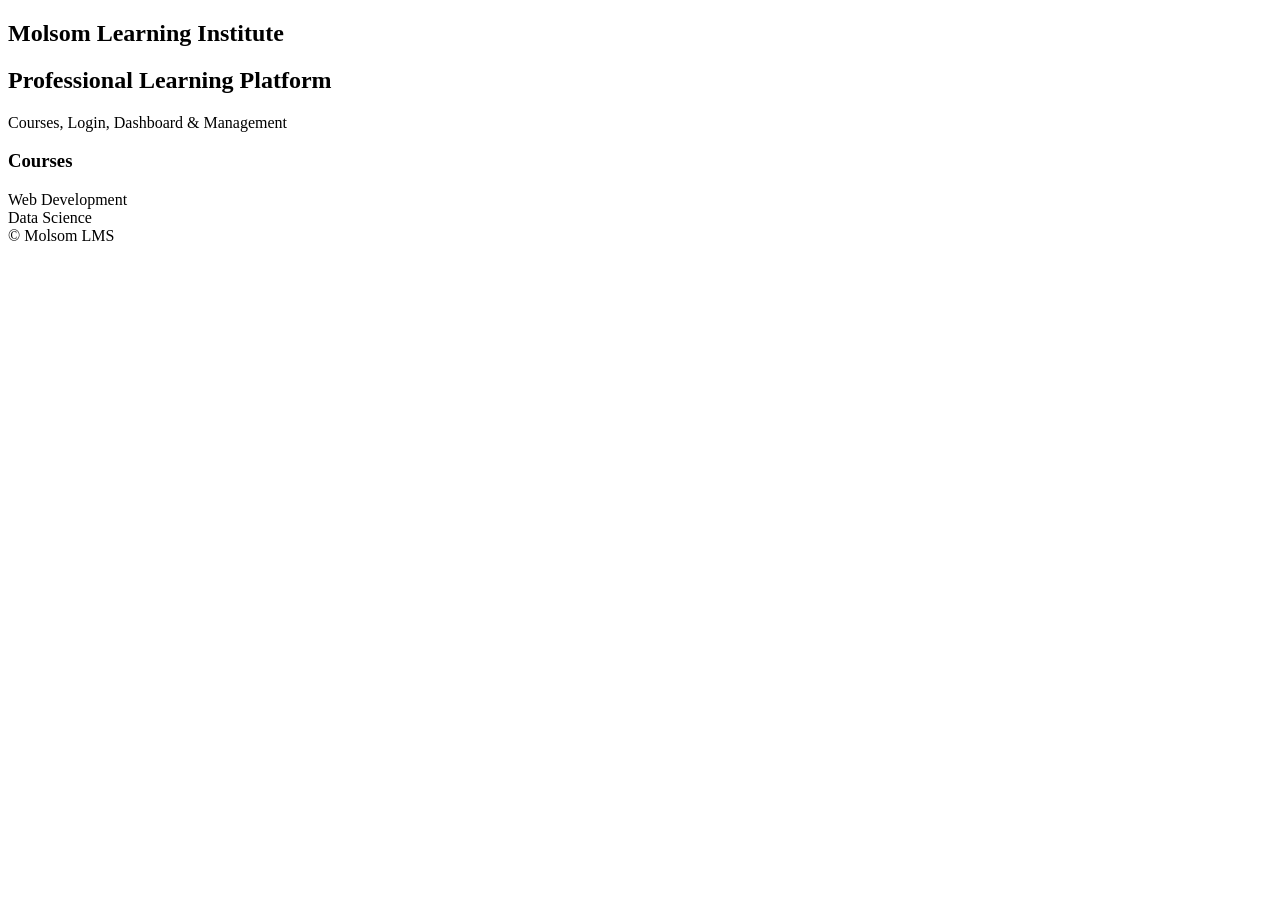
==== index.html @ 2f9b257b "Add files via upload" ====
<!DOCTYPE html><html><head><title>Molsom Learning Institute</title><link rel="stylesheet" href="css/style.css"></head><body><nav><h1>Molsom Learning Institute</h1></nav><header class="hero"><h2>Professional Learning Platform</h2><p>Courses, Login, Dashboard & Management</p></header><section><h3>Courses</h3><div class="card">Web Development</div><div class="card">Data Science</div></section><footer>© Molsom LMS</footer></body></html>
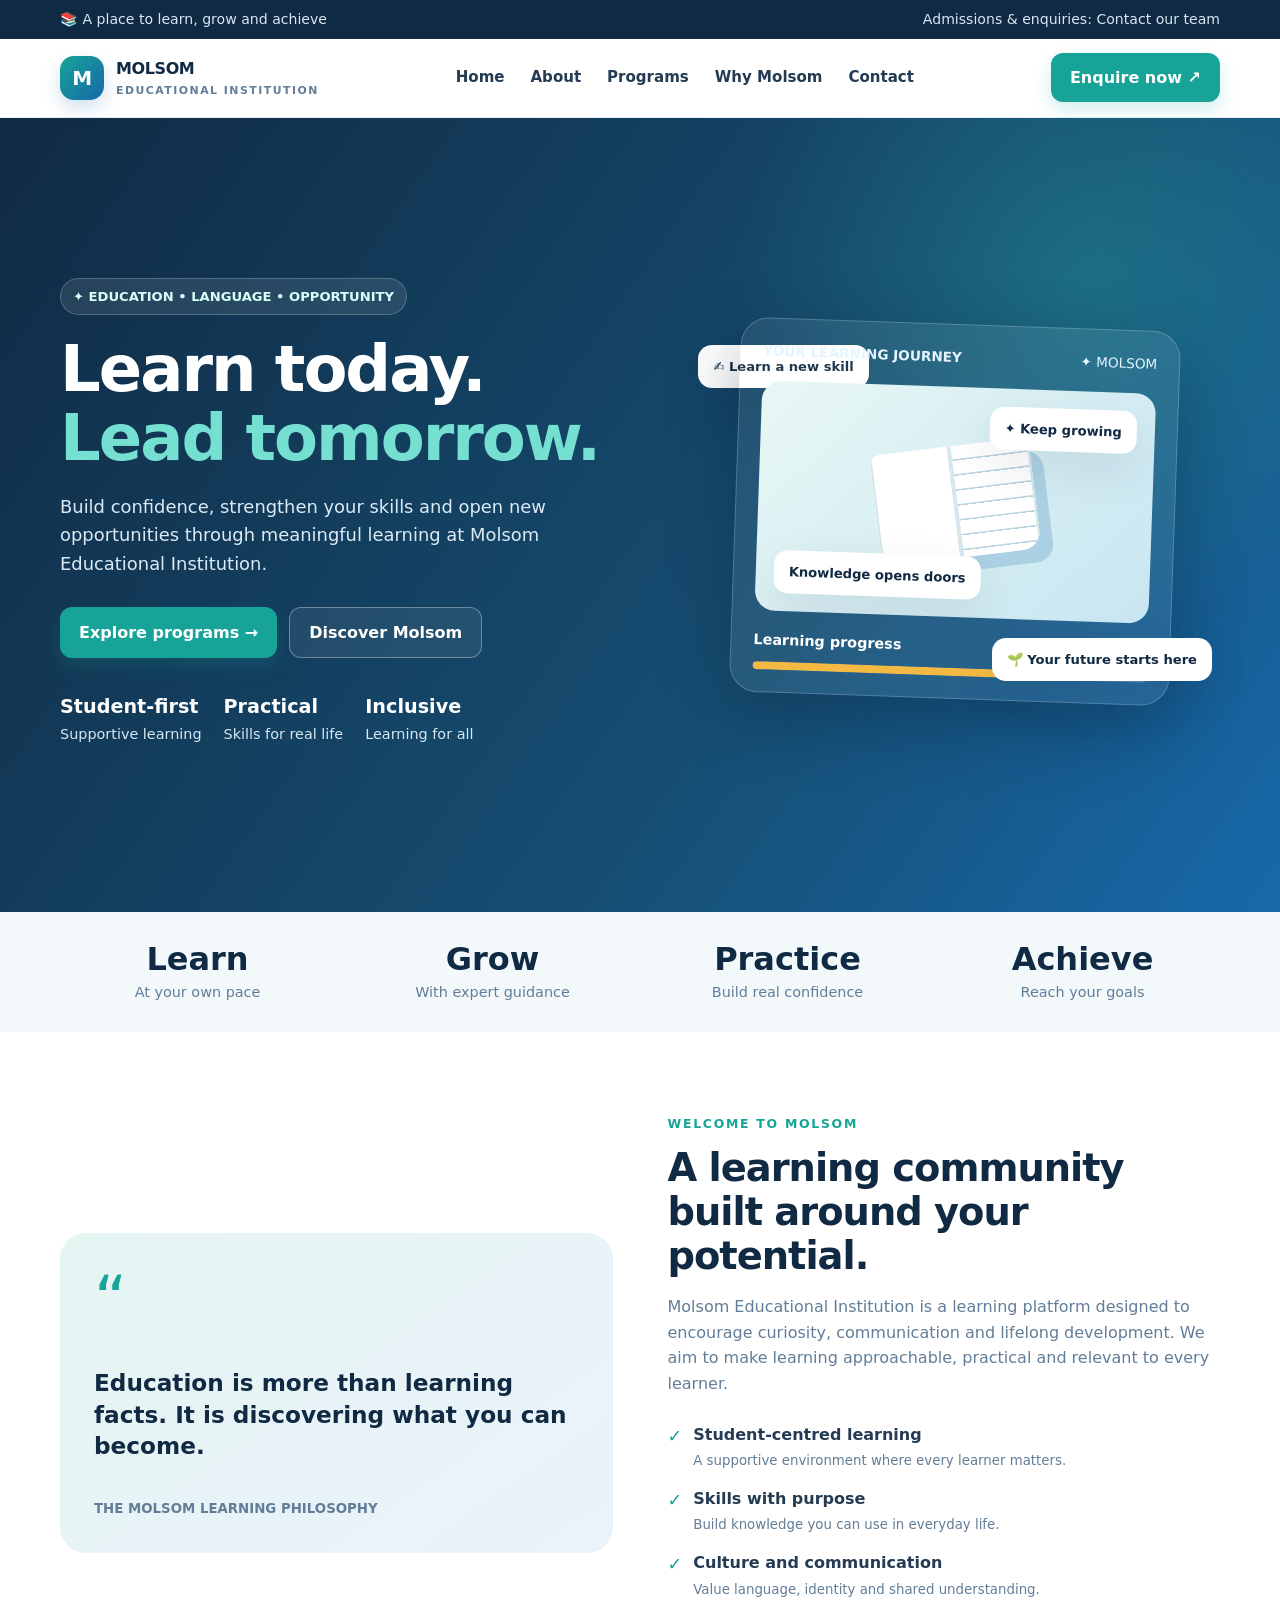
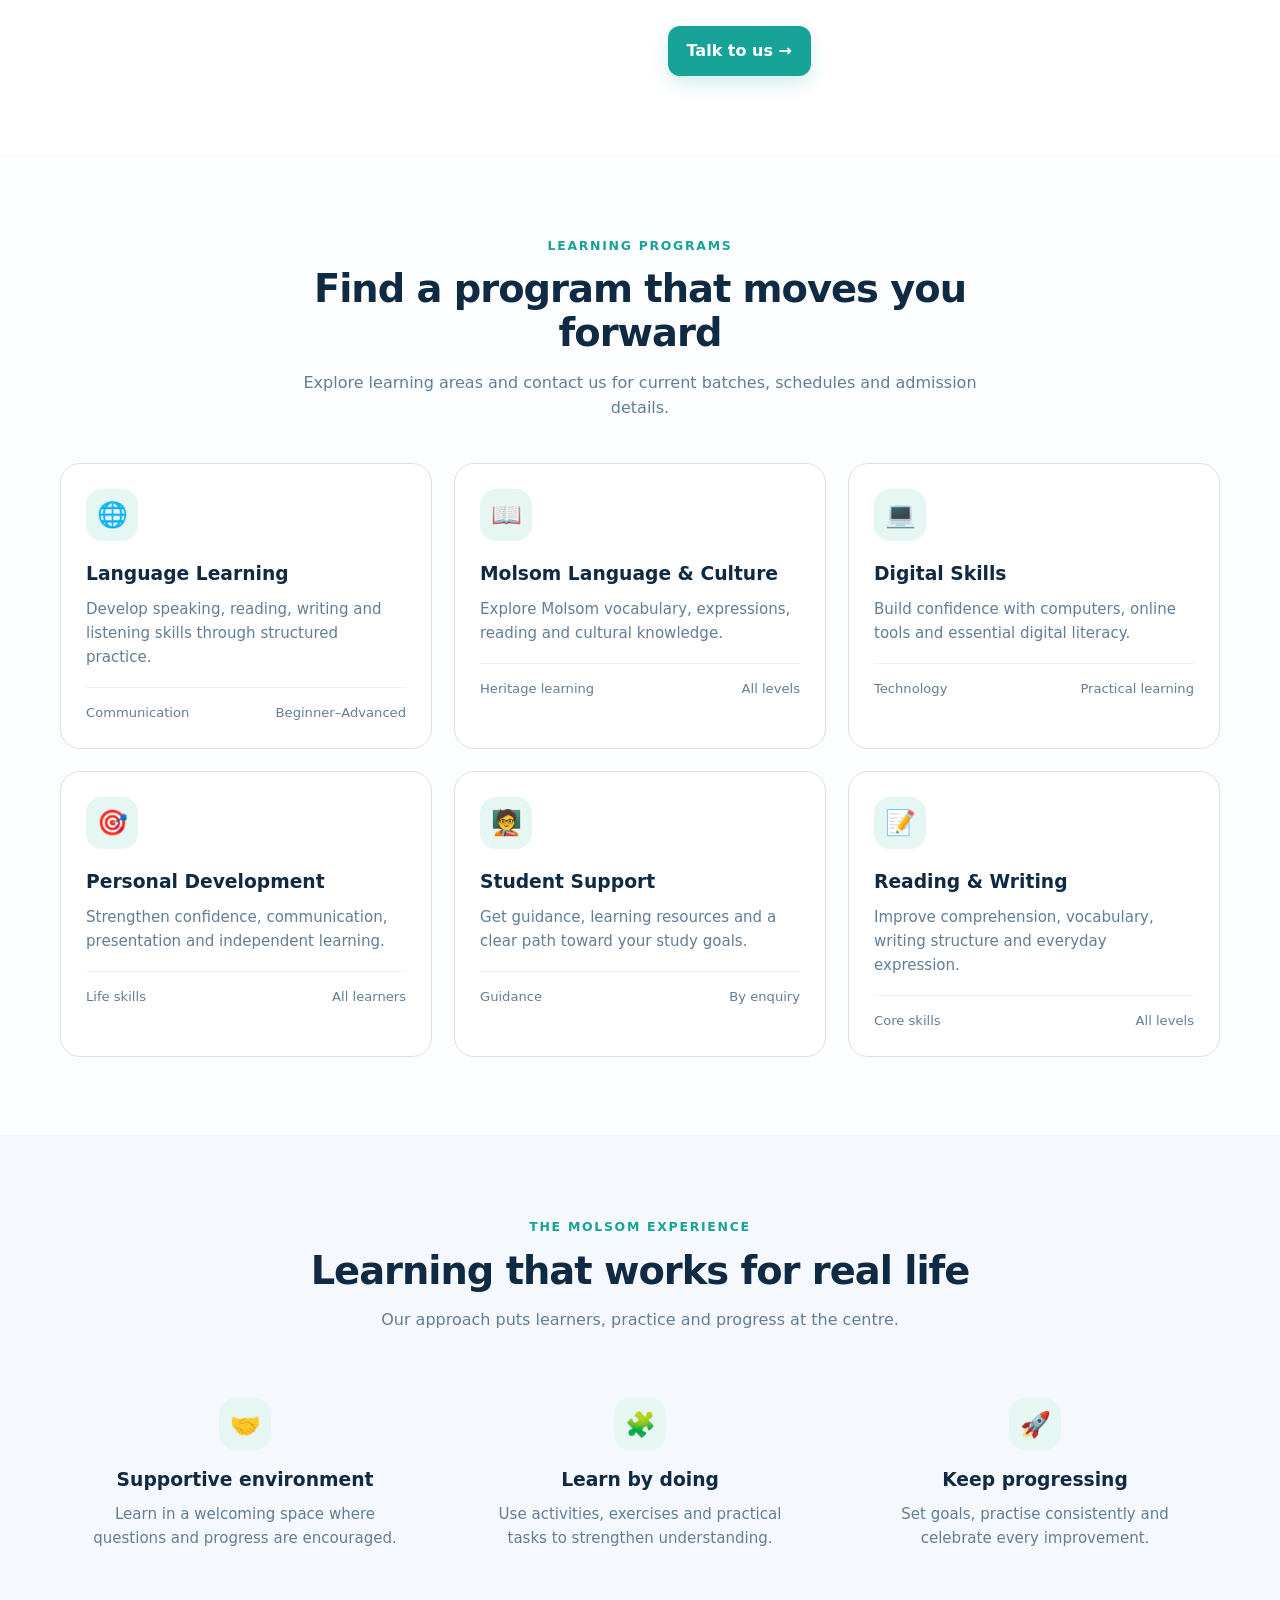
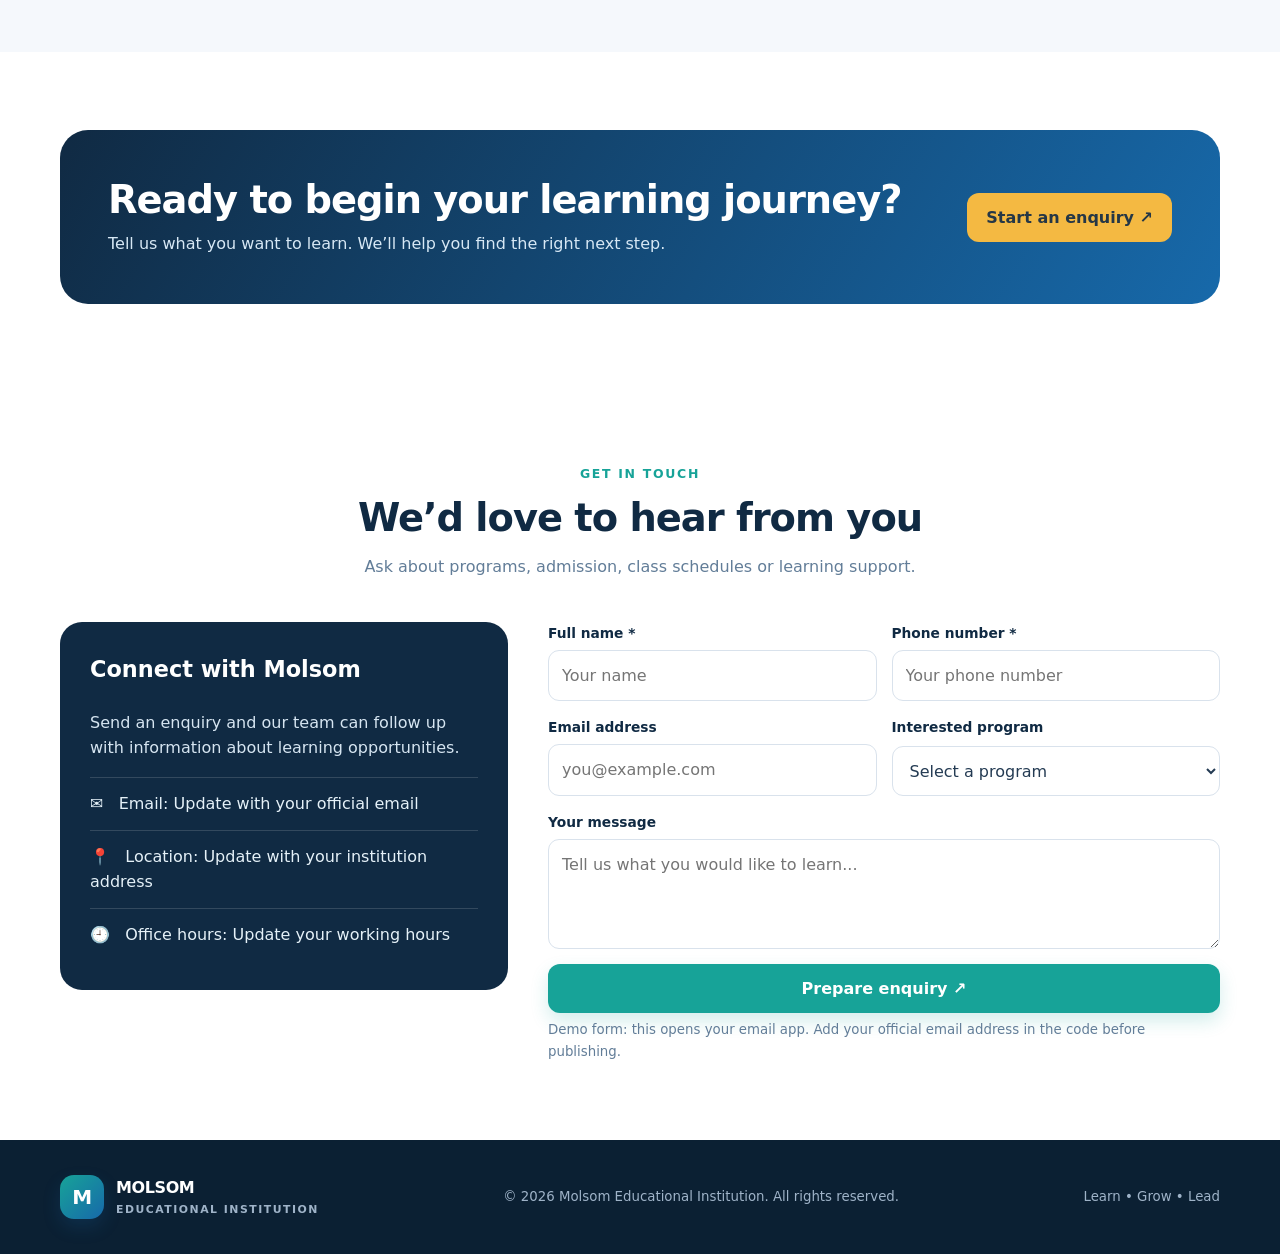
==== commit 28c5d6a2: "Add files via upload" ====
--- a/index.html
+++ b/index.html
@@ -1 +1,221 @@
-<!DOCTYPE html><html><head><title>Molsom Learning Institute</title><link rel="stylesheet" href="css/style.css"></head><body><nav><h1>Molsom Learning Institute</h1></nav><header class="hero"><h2>Professional Learning Platform</h2><p>Courses, Login, Dashboard & Management</p></header><section><h3>Courses</h3><div class="card">Web Development</div><div class="card">Data Science</div></section><footer>© Molsom LMS</footer></body></html>+<!DOCTYPE html>
+<html lang="en">
+<head>
+  <meta charset="UTF-8">
+  <meta name="viewport" content="width=device-width, initial-scale=1.0">
+  <meta name="description" content="Molsom Educational Institution — learn languages, build skills and grow with confidence.">
+  <meta name="theme-color" content="#102a43">
+  <title>Molsom Educational Institution | Learn. Grow. Lead.</title>
+  <style>
+    :root {
+      --navy:#102a43; --blue:#1769aa; --teal:#17a398; --gold:#f4b942;
+      --ink:#243b53; --muted:#627d98; --paper:#f5f8fc; --white:#fff;
+      --line:#d9e2ec; --shadow:0 18px 45px rgba(16,42,67,.10);
+      --radius:20px;
+    }
+    *{box-sizing:border-box}
+    html{scroll-behavior:smooth}
+    body{margin:0;font-family:Inter,ui-sans-serif,system-ui,-apple-system,"Segoe UI",sans-serif;color:var(--ink);background:#fff;line-height:1.6}
+    a{color:inherit;text-decoration:none}
+    button,input,select,textarea{font:inherit}
+    .container{width:min(1160px,calc(100% - 40px));margin:auto}
+    .topbar{background:var(--navy);color:#d9e8f5;font-size:.88rem;padding:8px 0}
+    .topbar .container{display:flex;justify-content:space-between;gap:15px;flex-wrap:wrap}
+    header{position:sticky;top:0;z-index:20;background:rgba(255,255,255,.96);backdrop-filter:blur(12px);border-bottom:1px solid #e8eef4}
+    .nav{height:78px;display:flex;align-items:center;justify-content:space-between;gap:20px}
+    .brand{display:flex;align-items:center;gap:12px;font-weight:800;color:var(--navy);letter-spacing:-.4px}
+    .logo{width:44px;height:44px;border-radius:14px;background:linear-gradient(135deg,var(--teal),var(--blue));display:grid;place-items:center;color:#fff;font-size:1.25rem;font-weight:900;box-shadow:0 8px 18px #1769aa33}
+    .brand small{display:block;font-size:.68rem;letter-spacing:1.5px;color:var(--muted);font-weight:700}
+    .navlinks{display:flex;align-items:center;gap:26px;font-size:.94rem;font-weight:650}
+    .navlinks a:hover{color:var(--teal)}
+    .btn{display:inline-flex;align-items:center;justify-content:center;gap:8px;border:0;border-radius:12px;padding:12px 19px;background:var(--teal);color:#fff;font-weight:750;cursor:pointer;transition:.2s;box-shadow:0 8px 18px #17a39830}
+    .btn:hover{transform:translateY(-2px);background:#118b82}
+    .btn.secondary{background:#fff;color:var(--navy);border:1px solid var(--line);box-shadow:none}
+    .menu-btn{display:none;background:none;border:0;font-size:1.6rem;color:var(--navy);cursor:pointer}
+    .hero{background:radial-gradient(circle at 85% 20%,#2aa99c55,transparent 28%),linear-gradient(125deg,#102a43 0%,#164e73 62%,#1769aa 100%);color:#fff;overflow:hidden}
+    .hero-grid{display:grid;grid-template-columns:1.05fr .95fr;align-items:center;gap:45px;padding:82px 0 88px}
+    .eyebrow{display:inline-flex;align-items:center;gap:8px;background:#ffffff18;border:1px solid #ffffff35;padding:7px 12px;border-radius:99px;font-size:.82rem;font-weight:700;color:#d6fff8}
+    h1{font-size:clamp(2.5rem,5vw,4.55rem);line-height:1.08;letter-spacing:-2px;margin:20px 0}
+    .hero p{font-size:1.12rem;color:#dceaf5;max-width:580px;margin:0 0 28px}
+    .hero-actions{display:flex;gap:12px;flex-wrap:wrap}
+    .hero .btn.secondary{background:#ffffff12;border-color:#ffffff55;color:#fff}
+    .hero-note{display:flex;gap:22px;flex-wrap:wrap;margin-top:34px;color:#d7e8f5;font-size:.9rem}
+    .hero-note strong{display:block;color:#fff;font-size:1.2rem}
+    .visual{position:relative;min-height:390px;display:grid;place-items:center}
+    .visual-card{width:min(100%,440px);background:#ffffff12;border:1px solid #ffffff35;border-radius:28px;padding:22px;box-shadow:0 25px 70px #071c2d55;transform:rotate(2deg)}
+    .visual-top{display:flex;justify-content:space-between;align-items:center;color:#e4f5ff;font-size:.85rem}
+    .learning-art{height:230px;margin:18px 0;border-radius:20px;background:linear-gradient(135deg,#e8f7f4,#c8e6f2);display:grid;place-items:center;position:relative;overflow:hidden}
+    .book{width:160px;height:112px;background:#fff;border-radius:10px 18px 18px 10px;box-shadow:12px 14px 0 #1769aa35;transform:rotate(-9deg);display:flex;overflow:hidden}
+    .book:before,.book:after{content:"";width:50%;border:2px solid #d6e5ed;border-top:0;border-bottom:0}
+    .book:after{background:repeating-linear-gradient(to bottom,transparent 0 13px,#b8d4df 14px 15px)}
+    .floating{position:absolute;background:#fff;color:var(--navy);padding:11px 15px;border-radius:14px;box-shadow:var(--shadow);font-size:.82rem;font-weight:750}
+    .float-one{top:28px;left:8px}.float-two{right:8px;bottom:26px}
+    .progress{height:8px;background:#ffffff30;border-radius:99px;overflow:hidden;margin-top:10px}.progress span{display:block;width:76%;height:100%;background:var(--gold);border-radius:99px}
+    section{padding:78px 0}
+    .section-head{text-align:center;max-width:690px;margin:0 auto 42px}
+    .kicker{color:var(--teal);font-size:.78rem;text-transform:uppercase;letter-spacing:1.7px;font-weight:850}
+    h2{font-size:clamp(1.9rem,3vw,2.8rem);line-height:1.15;color:var(--navy);letter-spacing:-1px;margin:10px 0 14px}
+    .section-head p{color:var(--muted);margin:0}
+    .stats{padding:28px 0;background:#f3f8fb}
+    .stats-grid{display:grid;grid-template-columns:repeat(4,1fr);gap:20px;text-align:center}
+    .stat strong{display:block;font-size:2rem;color:var(--navy);line-height:1.2}.stat span{color:var(--muted);font-size:.9rem}
+    .about-grid{display:grid;grid-template-columns:1fr 1fr;gap:55px;align-items:center}
+    .about-panel{background:linear-gradient(145deg,#e5f5f2,#eaf2fb);padding:34px;border-radius:26px;min-height:320px;display:flex;flex-direction:column;justify-content:space-between}
+    .quote-mark{font-size:4rem;line-height:1;color:var(--teal)}
+    .about-panel blockquote{margin:0;font-size:1.45rem;font-weight:750;color:var(--navy);line-height:1.35}
+    .about-panel small{color:var(--muted);font-weight:700}
+    .check-list{display:grid;gap:13px;margin:25px 0}
+    .check{display:flex;gap:11px;align-items:flex-start}.check b{color:var(--teal);font-size:1.1rem}
+    .cards{display:grid;grid-template-columns:repeat(3,1fr);gap:22px}
+    .course-card{border:1px solid var(--line);border-radius:20px;padding:25px;background:#fff;transition:.25s}
+    .course-card:hover{transform:translateY(-6px);box-shadow:var(--shadow);border-color:#b9d8e5}
+    .course-icon{width:52px;height:52px;border-radius:16px;background:#e6f6f3;display:grid;place-items:center;font-size:1.55rem;margin-bottom:18px}
+    .course-card h3{color:var(--navy);margin:0 0 8px}.course-card p{color:var(--muted);font-size:.94rem;margin:0 0 18px}
+    .course-meta{display:flex;justify-content:space-between;border-top:1px solid #edf1f5;padding-top:14px;font-size:.82rem;color:var(--muted)}
+    .feature-band{background:var(--paper)}
+    .features{display:grid;grid-template-columns:repeat(3,1fr);gap:25px}
+    .feature{text-align:center;padding:24px}.feature .course-icon{margin:0 auto 15px}
+    .feature h3{color:var(--navy);margin:0 0 7px}.feature p{color:var(--muted);margin:0;font-size:.94rem}
+    .cta{background:linear-gradient(120deg,#102a43,#1769aa);color:#fff;border-radius:28px;padding:48px;display:flex;align-items:center;justify-content:space-between;gap:25px}
+    .cta h2{color:#fff;margin:0 0 8px}.cta p{color:#d7e8f5;margin:0}
+    .cta .btn{background:var(--gold);color:#253746;box-shadow:none}
+    .contact-grid{display:grid;grid-template-columns:.8fr 1.2fr;gap:40px;align-items:start}
+    .contact-info{background:var(--navy);color:#fff;border-radius:22px;padding:30px}
+    .contact-info h3{margin-top:0;font-size:1.4rem}.contact-info p{color:#d6e5f1}
+    .contact-item{padding:13px 0;border-top:1px solid #ffffff25;color:#e5f1f8}
+    form{display:grid;grid-template-columns:1fr 1fr;gap:15px}
+    .field{display:grid;gap:6px}.field.full{grid-column:1/-1}
+    label{font-size:.86rem;font-weight:700;color:var(--navy)}
+    input,select,textarea{width:100%;border:1px solid var(--line);border-radius:11px;padding:12px 13px;background:#fff;color:var(--ink);outline:none}
+    input:focus,select:focus,textarea:focus{border-color:var(--teal);box-shadow:0 0 0 3px #17a39820}
+    textarea{min-height:110px;resize:vertical}
+    footer{background:#0b2033;color:#d6e5f1;padding:35px 0}
+    .footer-row{display:flex;justify-content:space-between;gap:20px;flex-wrap:wrap;align-items:center}
+    footer small{color:#9fb3c8}
+    .toast{position:fixed;bottom:22px;right:22px;background:#102a43;color:#fff;padding:14px 18px;border-radius:12px;box-shadow:var(--shadow);display:none;z-index:50;max-width:330px}
+    @media(max-width:850px){.navlinks{display:none;position:absolute;top:78px;left:0;right:0;background:#fff;padding:20px 25px;box-shadow:var(--shadow);flex-direction:column;align-items:flex-start}.navlinks.open{display:flex}.menu-btn{display:block}.nav>.btn{display:none}.hero-grid{grid-template-columns:1fr;padding:65px 0}.visual{min-height:330px}.about-grid,.contact-grid{grid-template-columns:1fr}.cards{grid-template-columns:repeat(2,1fr)}.features{grid-template-columns:1fr 1fr}}
+    @media(max-width:560px){.container{width:min(100% - 30px,1160px)}.topbar .container{font-size:.78rem}.hero-grid{padding:52px 0}.visual{min-height:290px}.visual-card{padding:15px}.learning-art{height:180px}.stats-grid{grid-template-columns:repeat(2,1fr);row-gap:25px}section{padding:58px 0}.cards,.features{grid-template-columns:1fr}.cta{padding:30px;display:block}.cta .btn{margin-top:20px}form{grid-template-columns:1fr}.field.full{grid-column:auto}.about-panel{min-height:270px;padding:25px}}
+  </style>
+</head>
+<body>
+  <div class="topbar"><div class="container"><span>📚 A place to learn, grow and achieve</span><span>Admissions & enquiries: <a href="#contact">Contact our team</a></span></div></div>
+  <header>
+    <div class="container nav">
+      <a class="brand" href="#home" aria-label="Molsom Educational Institution home"><span class="logo">M</span><span>MOLSOM<small>EDUCATIONAL INSTITUTION</small></span></a>
+      <nav class="navlinks" id="navlinks" aria-label="Main navigation">
+        <a href="#home">Home</a><a href="#about">About</a><a href="#courses">Programs</a><a href="#why-us">Why Molsom</a><a href="#contact">Contact</a>
+      </nav>
+      <a class="btn" href="#contact">Enquire now ↗</a>
+      <button class="menu-btn" id="menuBtn" aria-label="Toggle navigation" aria-expanded="false">☰</button>
+    </div>
+  </header>
+
+  <main>
+    <section class="hero" id="home">
+      <div class="container hero-grid">
+        <div>
+          <span class="eyebrow">✦ EDUCATION • LANGUAGE • OPPORTUNITY</span>
+          <h1>Learn today.<br><span style="color:#75e0d2">Lead tomorrow.</span></h1>
+          <p>Build confidence, strengthen your skills and open new opportunities through meaningful learning at Molsom Educational Institution.</p>
+          <div class="hero-actions"><a class="btn" href="#courses">Explore programs →</a><a class="btn secondary" href="#about">Discover Molsom</a></div>
+          <div class="hero-note"><div><strong>Student-first</strong>Supportive learning</div><div><strong>Practical</strong>Skills for real life</div><div><strong>Inclusive</strong>Learning for all</div></div>
+        </div>
+        <div class="visual" aria-label="Learning illustration">
+          <div class="floating float-one">✍️ Learn a new skill</div>
+          <div class="visual-card">
+            <div class="visual-top"><b>YOUR LEARNING JOURNEY</b><span>✦ MOLSOM</span></div>
+            <div class="learning-art"><div class="book"></div><div class="floating" style="left:18px;bottom:18px">Knowledge opens doors</div><div class="floating" style="right:18px;top:18px">✦ Keep growing</div></div>
+            <div style="display:flex;justify-content:space-between;color:#fff;font-size:.9rem"><b>Learning progress</b><b>76%</b></div><div class="progress"><span></span></div>
+          </div>
+          <div class="floating float-two">🌱 Your future starts here</div>
+        </div>
+      </div>
+    </section>
+
+    <div class="stats"><div class="container stats-grid">
+      <div class="stat"><strong>Learn</strong><span>At your own pace</span></div><div class="stat"><strong>Grow</strong><span>With expert guidance</span></div><div class="stat"><strong>Practice</strong><span>Build real confidence</span></div><div class="stat"><strong>Achieve</strong><span>Reach your goals</span></div>
+    </div></div>
+
+    <section id="about"><div class="container about-grid">
+      <div class="about-panel"><div class="quote-mark">“</div><blockquote>Education is more than learning facts. It is discovering what you can become.</blockquote><small>THE MOLSOM LEARNING PHILOSOPHY</small></div>
+      <div><span class="kicker">WELCOME TO MOLSOM</span><h2>A learning community built around your potential.</h2><p style="color:var(--muted)">Molsom Educational Institution is a learning platform designed to encourage curiosity, communication and lifelong development. We aim to make learning approachable, practical and relevant to every learner.</p>
+        <div class="check-list"><div class="check"><b>✓</b><span><strong>Student-centred learning</strong><br><small style="color:var(--muted)">A supportive environment where every learner matters.</small></span></div><div class="check"><b>✓</b><span><strong>Skills with purpose</strong><br><small style="color:var(--muted)">Build knowledge you can use in everyday life.</small></span></div><div class="check"><b>✓</b><span><strong>Culture and communication</strong><br><small style="color:var(--muted)">Value language, identity and shared understanding.</small></span></div></div>
+        <a class="btn" href="#contact">Talk to us →</a>
+      </div>
+    </div></section>
+
+    <section id="courses" style="background:#fbfdff"><div class="container">
+      <div class="section-head"><span class="kicker">LEARNING PROGRAMS</span><h2>Find a program that moves you forward</h2><p>Explore learning areas and contact us for current batches, schedules and admission details.</p></div>
+      <div class="cards">
+        <article class="course-card"><div class="course-icon">🌐</div><h3>Language Learning</h3><p>Develop speaking, reading, writing and listening skills through structured practice.</p><div class="course-meta"><span>Communication</span><span>Beginner–Advanced</span></div></article>
+        <article class="course-card"><div class="course-icon">📖</div><h3>Molsom Language & Culture</h3><p>Explore Molsom vocabulary, expressions, reading and cultural knowledge.</p><div class="course-meta"><span>Heritage learning</span><span>All levels</span></div></article>
+        <article class="course-card"><div class="course-icon">💻</div><h3>Digital Skills</h3><p>Build confidence with computers, online tools and essential digital literacy.</p><div class="course-meta"><span>Technology</span><span>Practical learning</span></div></article>
+        <article class="course-card"><div class="course-icon">🎯</div><h3>Personal Development</h3><p>Strengthen confidence, communication, presentation and independent learning.</p><div class="course-meta"><span>Life skills</span><span>All learners</span></div></article>
+        <article class="course-card"><div class="course-icon">🧑‍🏫</div><h3>Student Support</h3><p>Get guidance, learning resources and a clear path toward your study goals.</p><div class="course-meta"><span>Guidance</span><span>By enquiry</span></div></article>
+        <article class="course-card"><div class="course-icon">📝</div><h3>Reading & Writing</h3><p>Improve comprehension, vocabulary, writing structure and everyday expression.</p><div class="course-meta"><span>Core skills</span><span>All levels</span></div></article>
+      </div>
+    </div></section>
+
+    <section class="feature-band" id="why-us"><div class="container">
+      <div class="section-head"><span class="kicker">THE MOLSOM EXPERIENCE</span><h2>Learning that works for real life</h2><p>Our approach puts learners, practice and progress at the centre.</p></div>
+      <div class="features">
+        <div class="feature"><div class="course-icon">🤝</div><h3>Supportive environment</h3><p>Learn in a welcoming space where questions and progress are encouraged.</p></div>
+        <div class="feature"><div class="course-icon">🧩</div><h3>Learn by doing</h3><p>Use activities, exercises and practical tasks to strengthen understanding.</p></div>
+        <div class="feature"><div class="course-icon">🚀</div><h3>Keep progressing</h3><p>Set goals, practise consistently and celebrate every improvement.</p></div>
+      </div>
+    </div></section>
+
+    <section><div class="container"><div class="cta"><div><h2>Ready to begin your learning journey?</h2><p>Tell us what you want to learn. We’ll help you find the right next step.</p></div><a class="btn" href="#contact">Start an enquiry ↗</a></div></div></section>
+
+    <section id="contact"><div class="container">
+      <div class="section-head"><span class="kicker">GET IN TOUCH</span><h2>We’d love to hear from you</h2><p>Ask about programs, admission, class schedules or learning support.</p></div>
+      <div class="contact-grid">
+        <div class="contact-info"><h3>Connect with Molsom</h3><p>Send an enquiry and our team can follow up with information about learning opportunities.</p><div class="contact-item">✉️ &nbsp; Email: <span>Update with your official email</span></div><div class="contact-item">📍 &nbsp; Location: <span>Update with your institution address</span></div><div class="contact-item">🕘 &nbsp; Office hours: <span>Update your working hours</span></div></div>
+        <form id="enquiryForm">
+          <div class="field"><label for="name">Full name *</label><input id="name" name="name" required placeholder="Your name"></div>
+          <div class="field"><label for="phone">Phone number *</label><input id="phone" name="phone" required type="tel" placeholder="Your phone number"></div>
+          <div class="field"><label for="email">Email address</label><input id="email" name="email" type="email" placeholder="you@example.com"></div>
+          <div class="field"><label for="program">Interested program</label><select id="program" name="program"><option value="">Select a program</option><option>Language Learning</option><option>Molsom Language & Culture</option><option>Digital Skills</option><option>Personal Development</option><option>Reading & Writing</option><option>Other</option></select></div>
+          <div class="field full"><label for="message">Your message</label><textarea id="message" name="message" placeholder="Tell us what you would like to learn..."></textarea></div>
+          <div class="field full"><button class="btn" type="submit">Prepare enquiry ↗</button><small style="color:var(--muted)">Demo form: this opens your email app. Add your official email address in the code before publishing.</small></div>
+        </form>
+      </div>
+    </div></section>
+  </main>
+
+  <footer><div class="container footer-row"><a class="brand" href="#home" style="color:#fff"><span class="logo">M</span><span>MOLSOM<small style="color:#9fb3c8">EDUCATIONAL INSTITUTION</small></span></a><small>© <span id="year"></span> Molsom Educational Institution. All rights reserved.</small><small>Learn • Grow • Lead</small></div></footer>
+  <div class="toast" id="toast" role="status"></div>
+  <script>
+    const menuBtn = document.getElementById('menuBtn');
+    const navlinks = document.getElementById('navlinks');
+    menuBtn.addEventListener('click', () => {
+      const open = navlinks.classList.toggle('open');
+      menuBtn.setAttribute('aria-expanded', String(open));
+      menuBtn.textContent = open ? '×' : '☰';
+    });
+    navlinks.querySelectorAll('a').forEach(link => link.addEventListener('click', () => {
+      navlinks.classList.remove('open'); menuBtn.setAttribute('aria-expanded','false'); menuBtn.textContent='☰';
+    }));
+    document.getElementById('year').textContent = new Date().getFullYear();
+
+    // Replace this with the institution's real contact email before publishing.
+    const INSTITUTION_EMAIL = 'your-email@example.com';
+    document.getElementById('enquiryForm').addEventListener('submit', event => {
+      event.preventDefault();
+      const data = new FormData(event.currentTarget);
+      const subject = encodeURIComponent('Molsom Educational Institution enquiry');
+      const body = encodeURIComponent(
+        `Name: ${data.get('name')}\\nPhone: ${data.get('phone')}\\nEmail: ${data.get('email')}\\nProgram: ${data.get('program')}\\n\\nMessage:\\n${data.get('message')}`
+      );
+      if (INSTITUTION_EMAIL === 'your-email@example.com') {
+        const toast = document.getElementById('toast');
+        toast.textContent = 'Please update INSTITUTION_EMAIL in index.html with your official email before using the enquiry form.';
+        toast.style.display = 'block';
+        setTimeout(() => toast.style.display = 'none', 5000);
+        return;
+      }
+      window.location.href = `mailto:${INSTITUTION_EMAIL}?subject=${subject}&body=${body}`;
+    });
+  </script>
+</body>
+</html>
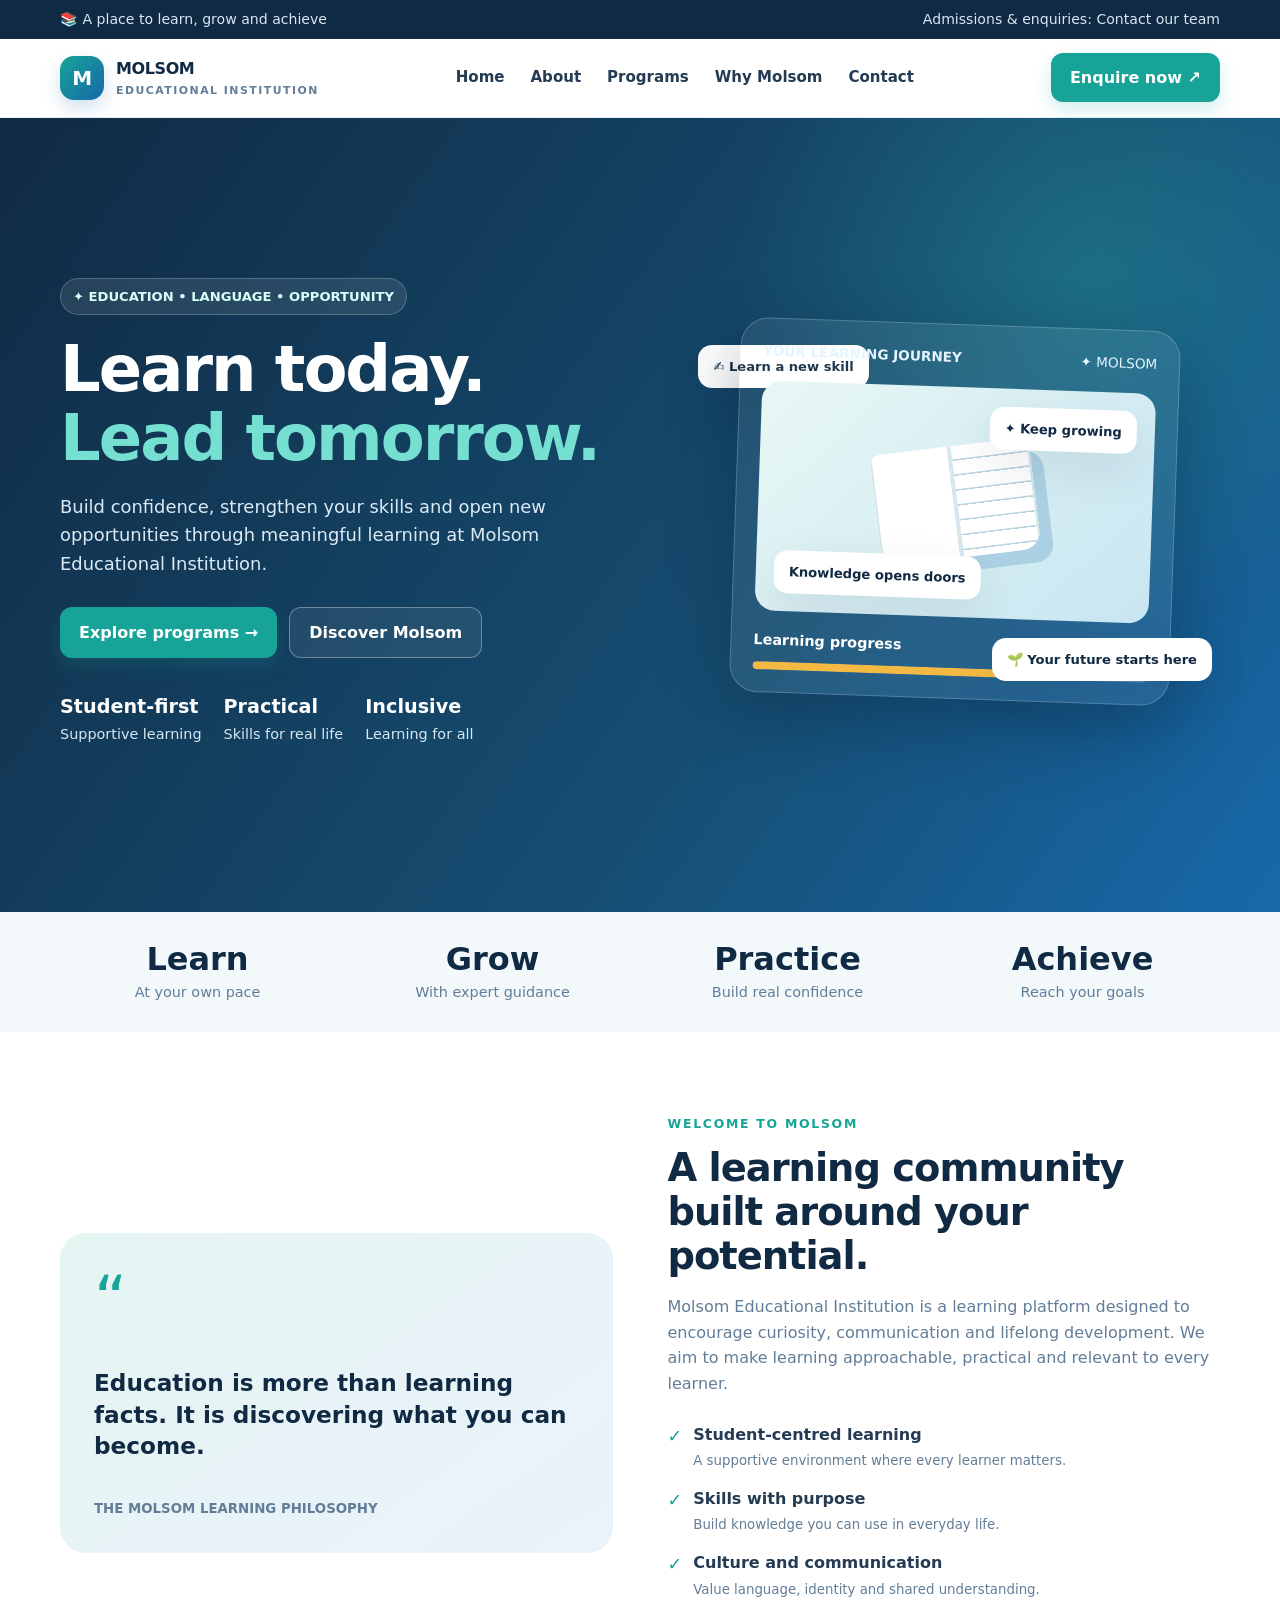
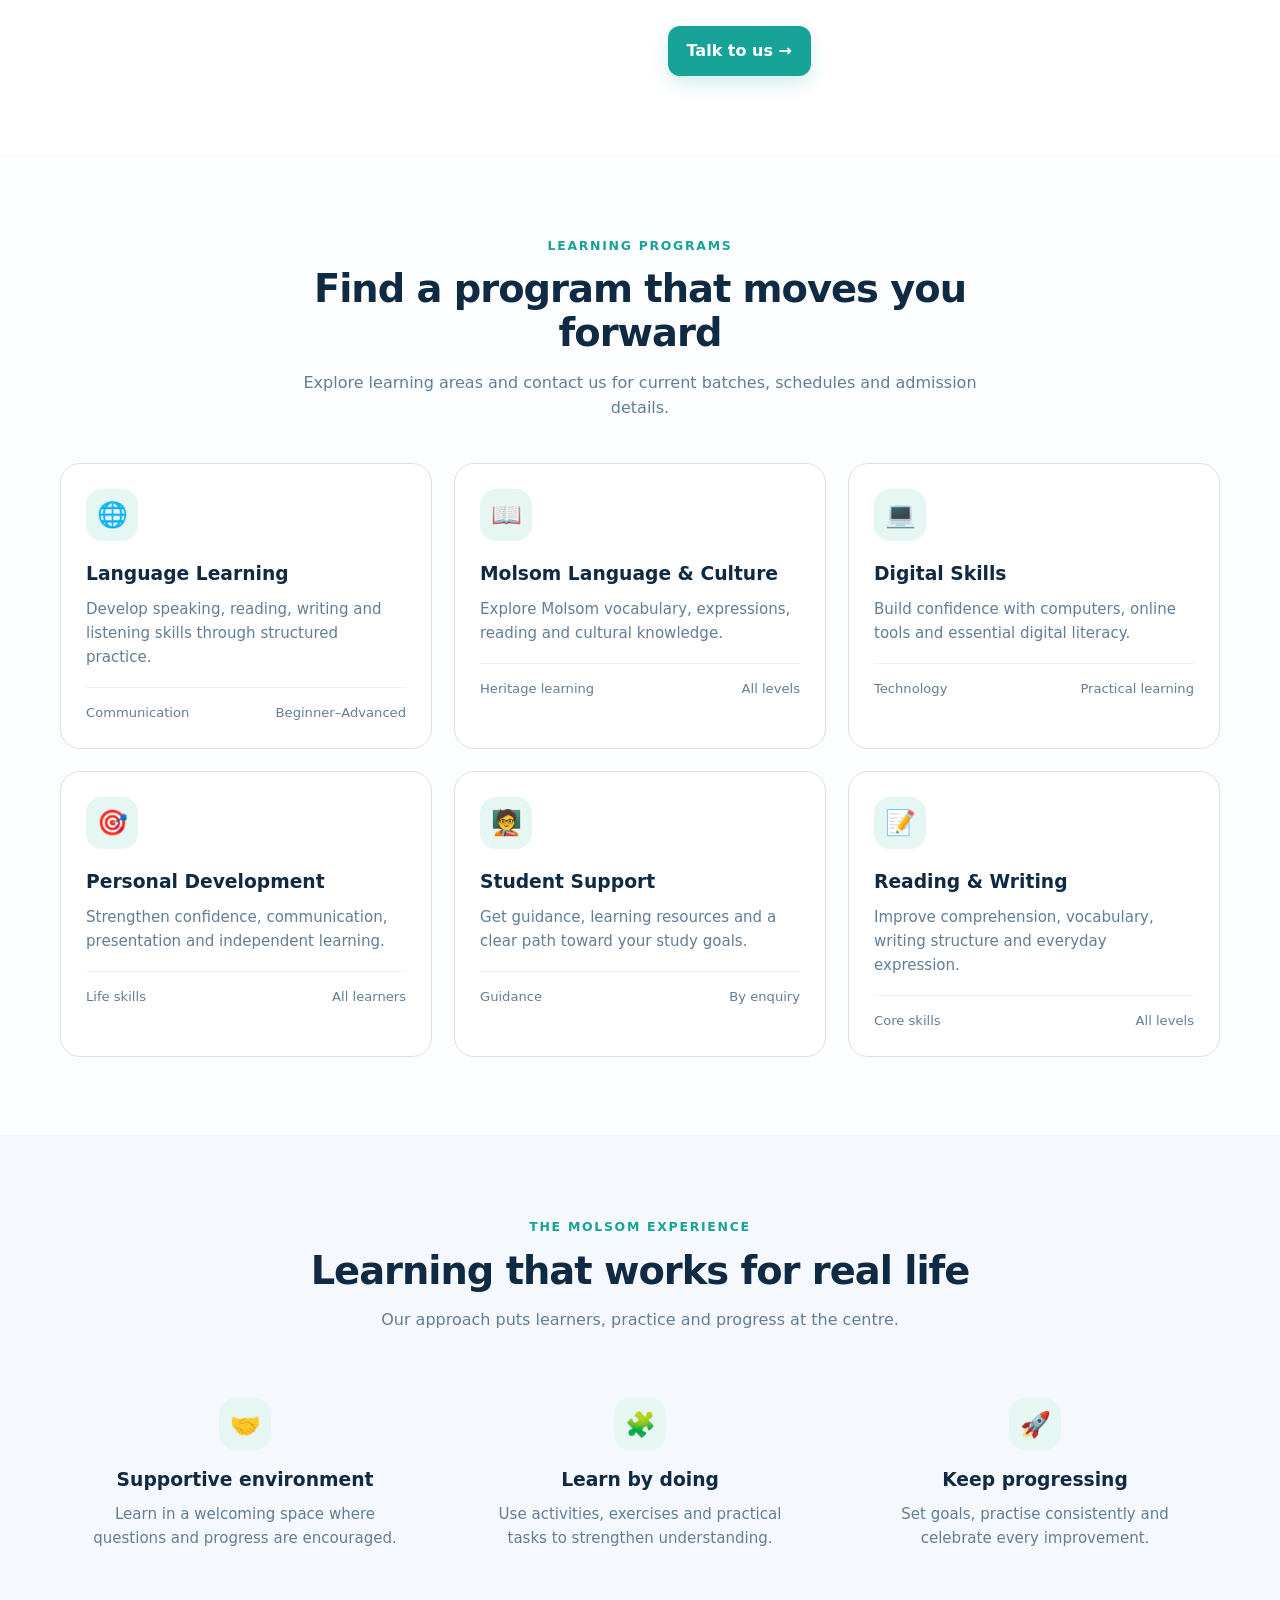
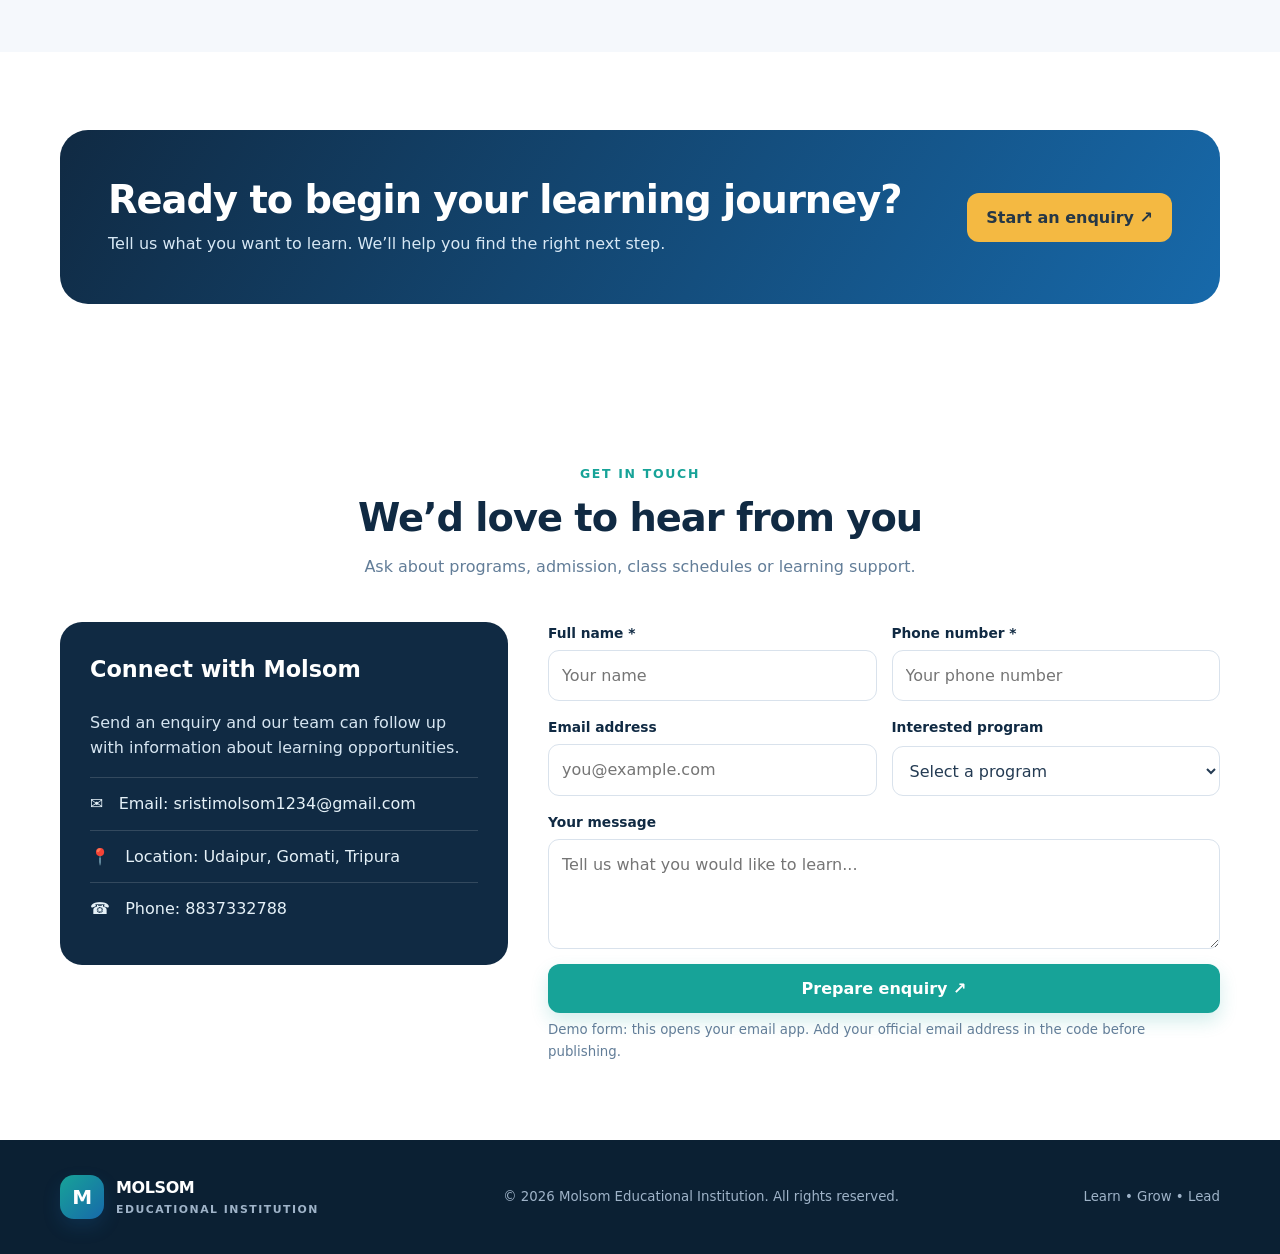
==== commit 751f994d: "Add files via upload" ====
--- a/index.html
+++ b/index.html
@@ -170,7 +170,7 @@
     <section id="contact"><div class="container">
       <div class="section-head"><span class="kicker">GET IN TOUCH</span><h2>We’d love to hear from you</h2><p>Ask about programs, admission, class schedules or learning support.</p></div>
       <div class="contact-grid">
-        <div class="contact-info"><h3>Connect with Molsom</h3><p>Send an enquiry and our team can follow up with information about learning opportunities.</p><div class="contact-item">✉️ &nbsp; Email: <span>Update with your official email</span></div><div class="contact-item">📍 &nbsp; Location: <span>Update with your institution address</span></div><div class="contact-item">🕘 &nbsp; Office hours: <span>Update your working hours</span></div></div>
+        <div class="contact-info"><h3>Connect with Molsom</h3><p>Send an enquiry and our team can follow up with information about learning opportunities.</p><div class="contact-item">✉️ &nbsp; Email: <a href="mailto:sristimolsom1234@gmail.com">sristimolsom1234@gmail.com</a></div><div class="contact-item">📍 &nbsp; Location: <span>Udaipur, Gomati, Tripura</span></div><div class="contact-item">☎️ &nbsp; Phone: <a href="tel:+918837327788">8837332788</a></div></div>
         <form id="enquiryForm">
           <div class="field"><label for="name">Full name *</label><input id="name" name="name" required placeholder="Your name"></div>
           <div class="field"><label for="phone">Phone number *</label><input id="phone" name="phone" required type="tel" placeholder="Your phone number"></div>
@@ -199,7 +199,7 @@
     document.getElementById('year').textContent = new Date().getFullYear();
 
     // Replace this with the institution's real contact email before publishing.
-    const INSTITUTION_EMAIL = 'your-email@example.com';
+    const INSTITUTION_EMAIL = 'sristimolsom1234@gmail.com';
     document.getElementById('enquiryForm').addEventListener('submit', event => {
       event.preventDefault();
       const data = new FormData(event.currentTarget);
@@ -207,7 +207,7 @@
       const body = encodeURIComponent(
         `Name: ${data.get('name')}\\nPhone: ${data.get('phone')}\\nEmail: ${data.get('email')}\\nProgram: ${data.get('program')}\\n\\nMessage:\\n${data.get('message')}`
       );
-      if (INSTITUTION_EMAIL === 'your-email@example.com') {
+      if (!INSTITUTION_EMAIL || INSTITUTION_EMAIL === 'your-email@example.com') {
         const toast = document.getElementById('toast');
         toast.textContent = 'Please update INSTITUTION_EMAIL in index.html with your official email before using the enquiry form.';
         toast.style.display = 'block';
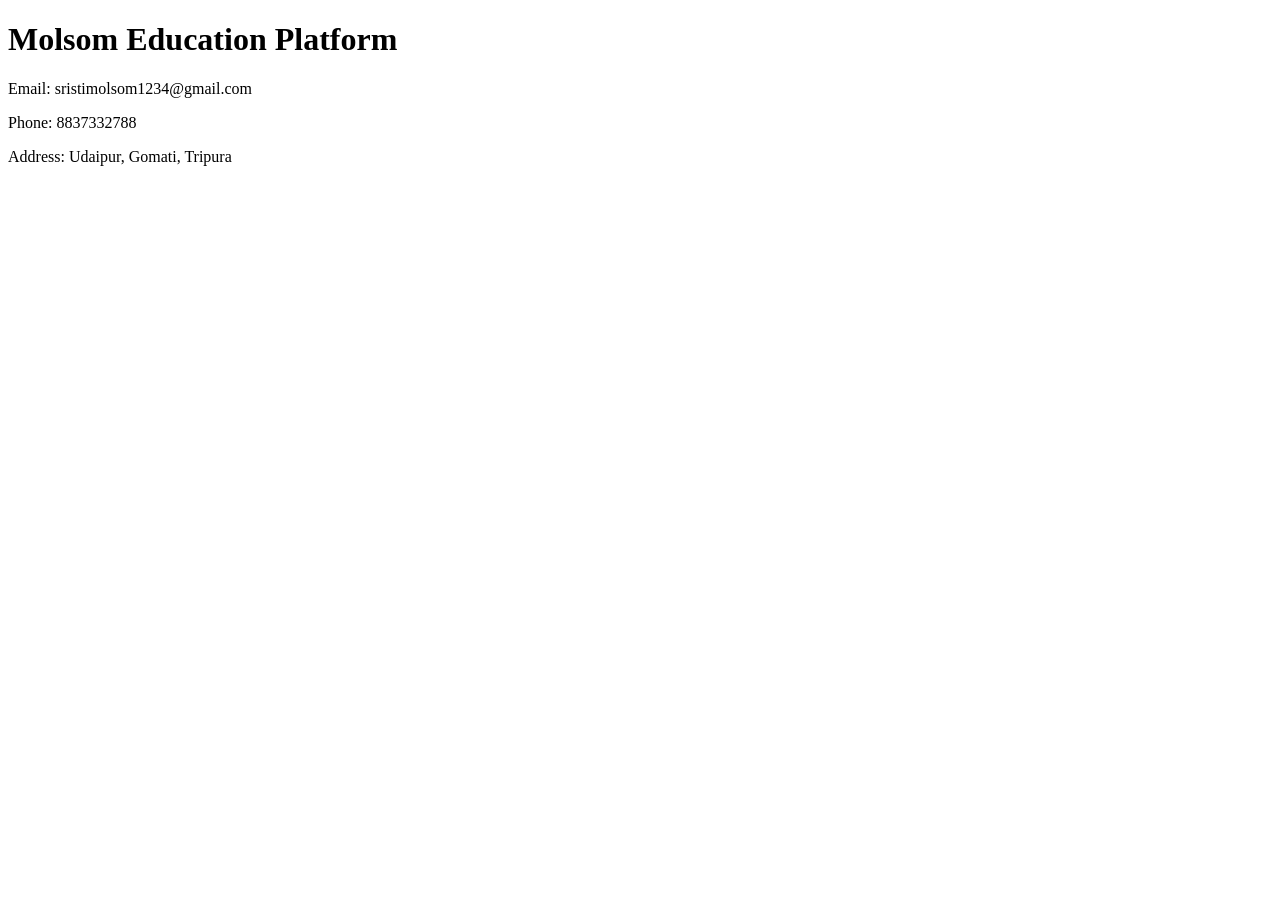
==== commit e5634513: "Add files via upload" ====
--- a/index.html
+++ b/index.html
@@ -1,221 +1 @@
-<!DOCTYPE html>
-<html lang="en">
-<head>
-  <meta charset="UTF-8">
-  <meta name="viewport" content="width=device-width, initial-scale=1.0">
-  <meta name="description" content="Molsom Educational Institution — learn languages, build skills and grow with confidence.">
-  <meta name="theme-color" content="#102a43">
-  <title>Molsom Educational Institution | Learn. Grow. Lead.</title>
-  <style>
-    :root {
-      --navy:#102a43; --blue:#1769aa; --teal:#17a398; --gold:#f4b942;
-      --ink:#243b53; --muted:#627d98; --paper:#f5f8fc; --white:#fff;
-      --line:#d9e2ec; --shadow:0 18px 45px rgba(16,42,67,.10);
-      --radius:20px;
-    }
-    *{box-sizing:border-box}
-    html{scroll-behavior:smooth}
-    body{margin:0;font-family:Inter,ui-sans-serif,system-ui,-apple-system,"Segoe UI",sans-serif;color:var(--ink);background:#fff;line-height:1.6}
-    a{color:inherit;text-decoration:none}
-    button,input,select,textarea{font:inherit}
-    .container{width:min(1160px,calc(100% - 40px));margin:auto}
-    .topbar{background:var(--navy);color:#d9e8f5;font-size:.88rem;padding:8px 0}
-    .topbar .container{display:flex;justify-content:space-between;gap:15px;flex-wrap:wrap}
-    header{position:sticky;top:0;z-index:20;background:rgba(255,255,255,.96);backdrop-filter:blur(12px);border-bottom:1px solid #e8eef4}
-    .nav{height:78px;display:flex;align-items:center;justify-content:space-between;gap:20px}
-    .brand{display:flex;align-items:center;gap:12px;font-weight:800;color:var(--navy);letter-spacing:-.4px}
-    .logo{width:44px;height:44px;border-radius:14px;background:linear-gradient(135deg,var(--teal),var(--blue));display:grid;place-items:center;color:#fff;font-size:1.25rem;font-weight:900;box-shadow:0 8px 18px #1769aa33}
-    .brand small{display:block;font-size:.68rem;letter-spacing:1.5px;color:var(--muted);font-weight:700}
-    .navlinks{display:flex;align-items:center;gap:26px;font-size:.94rem;font-weight:650}
-    .navlinks a:hover{color:var(--teal)}
-    .btn{display:inline-flex;align-items:center;justify-content:center;gap:8px;border:0;border-radius:12px;padding:12px 19px;background:var(--teal);color:#fff;font-weight:750;cursor:pointer;transition:.2s;box-shadow:0 8px 18px #17a39830}
-    .btn:hover{transform:translateY(-2px);background:#118b82}
-    .btn.secondary{background:#fff;color:var(--navy);border:1px solid var(--line);box-shadow:none}
-    .menu-btn{display:none;background:none;border:0;font-size:1.6rem;color:var(--navy);cursor:pointer}
-    .hero{background:radial-gradient(circle at 85% 20%,#2aa99c55,transparent 28%),linear-gradient(125deg,#102a43 0%,#164e73 62%,#1769aa 100%);color:#fff;overflow:hidden}
-    .hero-grid{display:grid;grid-template-columns:1.05fr .95fr;align-items:center;gap:45px;padding:82px 0 88px}
-    .eyebrow{display:inline-flex;align-items:center;gap:8px;background:#ffffff18;border:1px solid #ffffff35;padding:7px 12px;border-radius:99px;font-size:.82rem;font-weight:700;color:#d6fff8}
-    h1{font-size:clamp(2.5rem,5vw,4.55rem);line-height:1.08;letter-spacing:-2px;margin:20px 0}
-    .hero p{font-size:1.12rem;color:#dceaf5;max-width:580px;margin:0 0 28px}
-    .hero-actions{display:flex;gap:12px;flex-wrap:wrap}
-    .hero .btn.secondary{background:#ffffff12;border-color:#ffffff55;color:#fff}
-    .hero-note{display:flex;gap:22px;flex-wrap:wrap;margin-top:34px;color:#d7e8f5;font-size:.9rem}
-    .hero-note strong{display:block;color:#fff;font-size:1.2rem}
-    .visual{position:relative;min-height:390px;display:grid;place-items:center}
-    .visual-card{width:min(100%,440px);background:#ffffff12;border:1px solid #ffffff35;border-radius:28px;padding:22px;box-shadow:0 25px 70px #071c2d55;transform:rotate(2deg)}
-    .visual-top{display:flex;justify-content:space-between;align-items:center;color:#e4f5ff;font-size:.85rem}
-    .learning-art{height:230px;margin:18px 0;border-radius:20px;background:linear-gradient(135deg,#e8f7f4,#c8e6f2);display:grid;place-items:center;position:relative;overflow:hidden}
-    .book{width:160px;height:112px;background:#fff;border-radius:10px 18px 18px 10px;box-shadow:12px 14px 0 #1769aa35;transform:rotate(-9deg);display:flex;overflow:hidden}
-    .book:before,.book:after{content:"";width:50%;border:2px solid #d6e5ed;border-top:0;border-bottom:0}
-    .book:after{background:repeating-linear-gradient(to bottom,transparent 0 13px,#b8d4df 14px 15px)}
-    .floating{position:absolute;background:#fff;color:var(--navy);padding:11px 15px;border-radius:14px;box-shadow:var(--shadow);font-size:.82rem;font-weight:750}
-    .float-one{top:28px;left:8px}.float-two{right:8px;bottom:26px}
-    .progress{height:8px;background:#ffffff30;border-radius:99px;overflow:hidden;margin-top:10px}.progress span{display:block;width:76%;height:100%;background:var(--gold);border-radius:99px}
-    section{padding:78px 0}
-    .section-head{text-align:center;max-width:690px;margin:0 auto 42px}
-    .kicker{color:var(--teal);font-size:.78rem;text-transform:uppercase;letter-spacing:1.7px;font-weight:850}
-    h2{font-size:clamp(1.9rem,3vw,2.8rem);line-height:1.15;color:var(--navy);letter-spacing:-1px;margin:10px 0 14px}
-    .section-head p{color:var(--muted);margin:0}
-    .stats{padding:28px 0;background:#f3f8fb}
-    .stats-grid{display:grid;grid-template-columns:repeat(4,1fr);gap:20px;text-align:center}
-    .stat strong{display:block;font-size:2rem;color:var(--navy);line-height:1.2}.stat span{color:var(--muted);font-size:.9rem}
-    .about-grid{display:grid;grid-template-columns:1fr 1fr;gap:55px;align-items:center}
-    .about-panel{background:linear-gradient(145deg,#e5f5f2,#eaf2fb);padding:34px;border-radius:26px;min-height:320px;display:flex;flex-direction:column;justify-content:space-between}
-    .quote-mark{font-size:4rem;line-height:1;color:var(--teal)}
-    .about-panel blockquote{margin:0;font-size:1.45rem;font-weight:750;color:var(--navy);line-height:1.35}
-    .about-panel small{color:var(--muted);font-weight:700}
-    .check-list{display:grid;gap:13px;margin:25px 0}
-    .check{display:flex;gap:11px;align-items:flex-start}.check b{color:var(--teal);font-size:1.1rem}
-    .cards{display:grid;grid-template-columns:repeat(3,1fr);gap:22px}
-    .course-card{border:1px solid var(--line);border-radius:20px;padding:25px;background:#fff;transition:.25s}
-    .course-card:hover{transform:translateY(-6px);box-shadow:var(--shadow);border-color:#b9d8e5}
-    .course-icon{width:52px;height:52px;border-radius:16px;background:#e6f6f3;display:grid;place-items:center;font-size:1.55rem;margin-bottom:18px}
-    .course-card h3{color:var(--navy);margin:0 0 8px}.course-card p{color:var(--muted);font-size:.94rem;margin:0 0 18px}
-    .course-meta{display:flex;justify-content:space-between;border-top:1px solid #edf1f5;padding-top:14px;font-size:.82rem;color:var(--muted)}
-    .feature-band{background:var(--paper)}
-    .features{display:grid;grid-template-columns:repeat(3,1fr);gap:25px}
-    .feature{text-align:center;padding:24px}.feature .course-icon{margin:0 auto 15px}
-    .feature h3{color:var(--navy);margin:0 0 7px}.feature p{color:var(--muted);margin:0;font-size:.94rem}
-    .cta{background:linear-gradient(120deg,#102a43,#1769aa);color:#fff;border-radius:28px;padding:48px;display:flex;align-items:center;justify-content:space-between;gap:25px}
-    .cta h2{color:#fff;margin:0 0 8px}.cta p{color:#d7e8f5;margin:0}
-    .cta .btn{background:var(--gold);color:#253746;box-shadow:none}
-    .contact-grid{display:grid;grid-template-columns:.8fr 1.2fr;gap:40px;align-items:start}
-    .contact-info{background:var(--navy);color:#fff;border-radius:22px;padding:30px}
-    .contact-info h3{margin-top:0;font-size:1.4rem}.contact-info p{color:#d6e5f1}
-    .contact-item{padding:13px 0;border-top:1px solid #ffffff25;color:#e5f1f8}
-    form{display:grid;grid-template-columns:1fr 1fr;gap:15px}
-    .field{display:grid;gap:6px}.field.full{grid-column:1/-1}
-    label{font-size:.86rem;font-weight:700;color:var(--navy)}
-    input,select,textarea{width:100%;border:1px solid var(--line);border-radius:11px;padding:12px 13px;background:#fff;color:var(--ink);outline:none}
-    input:focus,select:focus,textarea:focus{border-color:var(--teal);box-shadow:0 0 0 3px #17a39820}
-    textarea{min-height:110px;resize:vertical}
-    footer{background:#0b2033;color:#d6e5f1;padding:35px 0}
-    .footer-row{display:flex;justify-content:space-between;gap:20px;flex-wrap:wrap;align-items:center}
-    footer small{color:#9fb3c8}
-    .toast{position:fixed;bottom:22px;right:22px;background:#102a43;color:#fff;padding:14px 18px;border-radius:12px;box-shadow:var(--shadow);display:none;z-index:50;max-width:330px}
-    @media(max-width:850px){.navlinks{display:none;position:absolute;top:78px;left:0;right:0;background:#fff;padding:20px 25px;box-shadow:var(--shadow);flex-direction:column;align-items:flex-start}.navlinks.open{display:flex}.menu-btn{display:block}.nav>.btn{display:none}.hero-grid{grid-template-columns:1fr;padding:65px 0}.visual{min-height:330px}.about-grid,.contact-grid{grid-template-columns:1fr}.cards{grid-template-columns:repeat(2,1fr)}.features{grid-template-columns:1fr 1fr}}
-    @media(max-width:560px){.container{width:min(100% - 30px,1160px)}.topbar .container{font-size:.78rem}.hero-grid{padding:52px 0}.visual{min-height:290px}.visual-card{padding:15px}.learning-art{height:180px}.stats-grid{grid-template-columns:repeat(2,1fr);row-gap:25px}section{padding:58px 0}.cards,.features{grid-template-columns:1fr}.cta{padding:30px;display:block}.cta .btn{margin-top:20px}form{grid-template-columns:1fr}.field.full{grid-column:auto}.about-panel{min-height:270px;padding:25px}}
-  </style>
-</head>
-<body>
-  <div class="topbar"><div class="container"><span>📚 A place to learn, grow and achieve</span><span>Admissions & enquiries: <a href="#contact">Contact our team</a></span></div></div>
-  <header>
-    <div class="container nav">
-      <a class="brand" href="#home" aria-label="Molsom Educational Institution home"><span class="logo">M</span><span>MOLSOM<small>EDUCATIONAL INSTITUTION</small></span></a>
-      <nav class="navlinks" id="navlinks" aria-label="Main navigation">
-        <a href="#home">Home</a><a href="#about">About</a><a href="#courses">Programs</a><a href="#why-us">Why Molsom</a><a href="#contact">Contact</a>
-      </nav>
-      <a class="btn" href="#contact">Enquire now ↗</a>
-      <button class="menu-btn" id="menuBtn" aria-label="Toggle navigation" aria-expanded="false">☰</button>
-    </div>
-  </header>
-
-  <main>
-    <section class="hero" id="home">
-      <div class="container hero-grid">
-        <div>
-          <span class="eyebrow">✦ EDUCATION • LANGUAGE • OPPORTUNITY</span>
-          <h1>Learn today.<br><span style="color:#75e0d2">Lead tomorrow.</span></h1>
-          <p>Build confidence, strengthen your skills and open new opportunities through meaningful learning at Molsom Educational Institution.</p>
-          <div class="hero-actions"><a class="btn" href="#courses">Explore programs →</a><a class="btn secondary" href="#about">Discover Molsom</a></div>
-          <div class="hero-note"><div><strong>Student-first</strong>Supportive learning</div><div><strong>Practical</strong>Skills for real life</div><div><strong>Inclusive</strong>Learning for all</div></div>
-        </div>
-        <div class="visual" aria-label="Learning illustration">
-          <div class="floating float-one">✍️ Learn a new skill</div>
-          <div class="visual-card">
-            <div class="visual-top"><b>YOUR LEARNING JOURNEY</b><span>✦ MOLSOM</span></div>
-            <div class="learning-art"><div class="book"></div><div class="floating" style="left:18px;bottom:18px">Knowledge opens doors</div><div class="floating" style="right:18px;top:18px">✦ Keep growing</div></div>
-            <div style="display:flex;justify-content:space-between;color:#fff;font-size:.9rem"><b>Learning progress</b><b>76%</b></div><div class="progress"><span></span></div>
-          </div>
-          <div class="floating float-two">🌱 Your future starts here</div>
-        </div>
-      </div>
-    </section>
-
-    <div class="stats"><div class="container stats-grid">
-      <div class="stat"><strong>Learn</strong><span>At your own pace</span></div><div class="stat"><strong>Grow</strong><span>With expert guidance</span></div><div class="stat"><strong>Practice</strong><span>Build real confidence</span></div><div class="stat"><strong>Achieve</strong><span>Reach your goals</span></div>
-    </div></div>
-
-    <section id="about"><div class="container about-grid">
-      <div class="about-panel"><div class="quote-mark">“</div><blockquote>Education is more than learning facts. It is discovering what you can become.</blockquote><small>THE MOLSOM LEARNING PHILOSOPHY</small></div>
-      <div><span class="kicker">WELCOME TO MOLSOM</span><h2>A learning community built around your potential.</h2><p style="color:var(--muted)">Molsom Educational Institution is a learning platform designed to encourage curiosity, communication and lifelong development. We aim to make learning approachable, practical and relevant to every learner.</p>
-        <div class="check-list"><div class="check"><b>✓</b><span><strong>Student-centred learning</strong><br><small style="color:var(--muted)">A supportive environment where every learner matters.</small></span></div><div class="check"><b>✓</b><span><strong>Skills with purpose</strong><br><small style="color:var(--muted)">Build knowledge you can use in everyday life.</small></span></div><div class="check"><b>✓</b><span><strong>Culture and communication</strong><br><small style="color:var(--muted)">Value language, identity and shared understanding.</small></span></div></div>
-        <a class="btn" href="#contact">Talk to us →</a>
-      </div>
-    </div></section>
-
-    <section id="courses" style="background:#fbfdff"><div class="container">
-      <div class="section-head"><span class="kicker">LEARNING PROGRAMS</span><h2>Find a program that moves you forward</h2><p>Explore learning areas and contact us for current batches, schedules and admission details.</p></div>
-      <div class="cards">
-        <article class="course-card"><div class="course-icon">🌐</div><h3>Language Learning</h3><p>Develop speaking, reading, writing and listening skills through structured practice.</p><div class="course-meta"><span>Communication</span><span>Beginner–Advanced</span></div></article>
-        <article class="course-card"><div class="course-icon">📖</div><h3>Molsom Language & Culture</h3><p>Explore Molsom vocabulary, expressions, reading and cultural knowledge.</p><div class="course-meta"><span>Heritage learning</span><span>All levels</span></div></article>
-        <article class="course-card"><div class="course-icon">💻</div><h3>Digital Skills</h3><p>Build confidence with computers, online tools and essential digital literacy.</p><div class="course-meta"><span>Technology</span><span>Practical learning</span></div></article>
-        <article class="course-card"><div class="course-icon">🎯</div><h3>Personal Development</h3><p>Strengthen confidence, communication, presentation and independent learning.</p><div class="course-meta"><span>Life skills</span><span>All learners</span></div></article>
-        <article class="course-card"><div class="course-icon">🧑‍🏫</div><h3>Student Support</h3><p>Get guidance, learning resources and a clear path toward your study goals.</p><div class="course-meta"><span>Guidance</span><span>By enquiry</span></div></article>
-        <article class="course-card"><div class="course-icon">📝</div><h3>Reading & Writing</h3><p>Improve comprehension, vocabulary, writing structure and everyday expression.</p><div class="course-meta"><span>Core skills</span><span>All levels</span></div></article>
-      </div>
-    </div></section>
-
-    <section class="feature-band" id="why-us"><div class="container">
-      <div class="section-head"><span class="kicker">THE MOLSOM EXPERIENCE</span><h2>Learning that works for real life</h2><p>Our approach puts learners, practice and progress at the centre.</p></div>
-      <div class="features">
-        <div class="feature"><div class="course-icon">🤝</div><h3>Supportive environment</h3><p>Learn in a welcoming space where questions and progress are encouraged.</p></div>
-        <div class="feature"><div class="course-icon">🧩</div><h3>Learn by doing</h3><p>Use activities, exercises and practical tasks to strengthen understanding.</p></div>
-        <div class="feature"><div class="course-icon">🚀</div><h3>Keep progressing</h3><p>Set goals, practise consistently and celebrate every improvement.</p></div>
-      </div>
-    </div></section>
-
-    <section><div class="container"><div class="cta"><div><h2>Ready to begin your learning journey?</h2><p>Tell us what you want to learn. We’ll help you find the right next step.</p></div><a class="btn" href="#contact">Start an enquiry ↗</a></div></div></section>
-
-    <section id="contact"><div class="container">
-      <div class="section-head"><span class="kicker">GET IN TOUCH</span><h2>We’d love to hear from you</h2><p>Ask about programs, admission, class schedules or learning support.</p></div>
-      <div class="contact-grid">
-        <div class="contact-info"><h3>Connect with Molsom</h3><p>Send an enquiry and our team can follow up with information about learning opportunities.</p><div class="contact-item">✉️ &nbsp; Email: <a href="mailto:sristimolsom1234@gmail.com">sristimolsom1234@gmail.com</a></div><div class="contact-item">📍 &nbsp; Location: <span>Udaipur, Gomati, Tripura</span></div><div class="contact-item">☎️ &nbsp; Phone: <a href="tel:+918837327788">8837332788</a></div></div>
-        <form id="enquiryForm">
-          <div class="field"><label for="name">Full name *</label><input id="name" name="name" required placeholder="Your name"></div>
-          <div class="field"><label for="phone">Phone number *</label><input id="phone" name="phone" required type="tel" placeholder="Your phone number"></div>
-          <div class="field"><label for="email">Email address</label><input id="email" name="email" type="email" placeholder="you@example.com"></div>
-          <div class="field"><label for="program">Interested program</label><select id="program" name="program"><option value="">Select a program</option><option>Language Learning</option><option>Molsom Language & Culture</option><option>Digital Skills</option><option>Personal Development</option><option>Reading & Writing</option><option>Other</option></select></div>
-          <div class="field full"><label for="message">Your message</label><textarea id="message" name="message" placeholder="Tell us what you would like to learn..."></textarea></div>
-          <div class="field full"><button class="btn" type="submit">Prepare enquiry ↗</button><small style="color:var(--muted)">Demo form: this opens your email app. Add your official email address in the code before publishing.</small></div>
-        </form>
-      </div>
-    </div></section>
-  </main>
-
-  <footer><div class="container footer-row"><a class="brand" href="#home" style="color:#fff"><span class="logo">M</span><span>MOLSOM<small style="color:#9fb3c8">EDUCATIONAL INSTITUTION</small></span></a><small>© <span id="year"></span> Molsom Educational Institution. All rights reserved.</small><small>Learn • Grow • Lead</small></div></footer>
-  <div class="toast" id="toast" role="status"></div>
-  <script>
-    const menuBtn = document.getElementById('menuBtn');
-    const navlinks = document.getElementById('navlinks');
-    menuBtn.addEventListener('click', () => {
-      const open = navlinks.classList.toggle('open');
-      menuBtn.setAttribute('aria-expanded', String(open));
-      menuBtn.textContent = open ? '×' : '☰';
-    });
-    navlinks.querySelectorAll('a').forEach(link => link.addEventListener('click', () => {
-      navlinks.classList.remove('open'); menuBtn.setAttribute('aria-expanded','false'); menuBtn.textContent='☰';
-    }));
-    document.getElementById('year').textContent = new Date().getFullYear();
-
-    // Replace this with the institution's real contact email before publishing.
-    const INSTITUTION_EMAIL = 'sristimolsom1234@gmail.com';
-    document.getElementById('enquiryForm').addEventListener('submit', event => {
-      event.preventDefault();
-      const data = new FormData(event.currentTarget);
-      const subject = encodeURIComponent('Molsom Educational Institution enquiry');
-      const body = encodeURIComponent(
-        `Name: ${data.get('name')}\\nPhone: ${data.get('phone')}\\nEmail: ${data.get('email')}\\nProgram: ${data.get('program')}\\n\\nMessage:\\n${data.get('message')}`
-      );
-      if (!INSTITUTION_EMAIL || INSTITUTION_EMAIL === 'your-email@example.com') {
-        const toast = document.getElementById('toast');
-        toast.textContent = 'Please update INSTITUTION_EMAIL in index.html with your official email before using the enquiry form.';
-        toast.style.display = 'block';
-        setTimeout(() => toast.style.display = 'none', 5000);
-        return;
-      }
-      window.location.href = `mailto:${INSTITUTION_EMAIL}?subject=${subject}&body=${body}`;
-    });
-  </script>
-</body>
-</html>
+<!DOCTYPE html><html><head><title>Molsom Education Platform</title><meta name="viewport" content="width=device-width,initial-scale=1"></head><body><h1>Molsom Education Platform</h1><p>Email: sristimolsom1234@gmail.com</p><p>Phone: 8837332788</p><p>Address: Udaipur, Gomati, Tripura</p><div id="root"></div></body></html>
